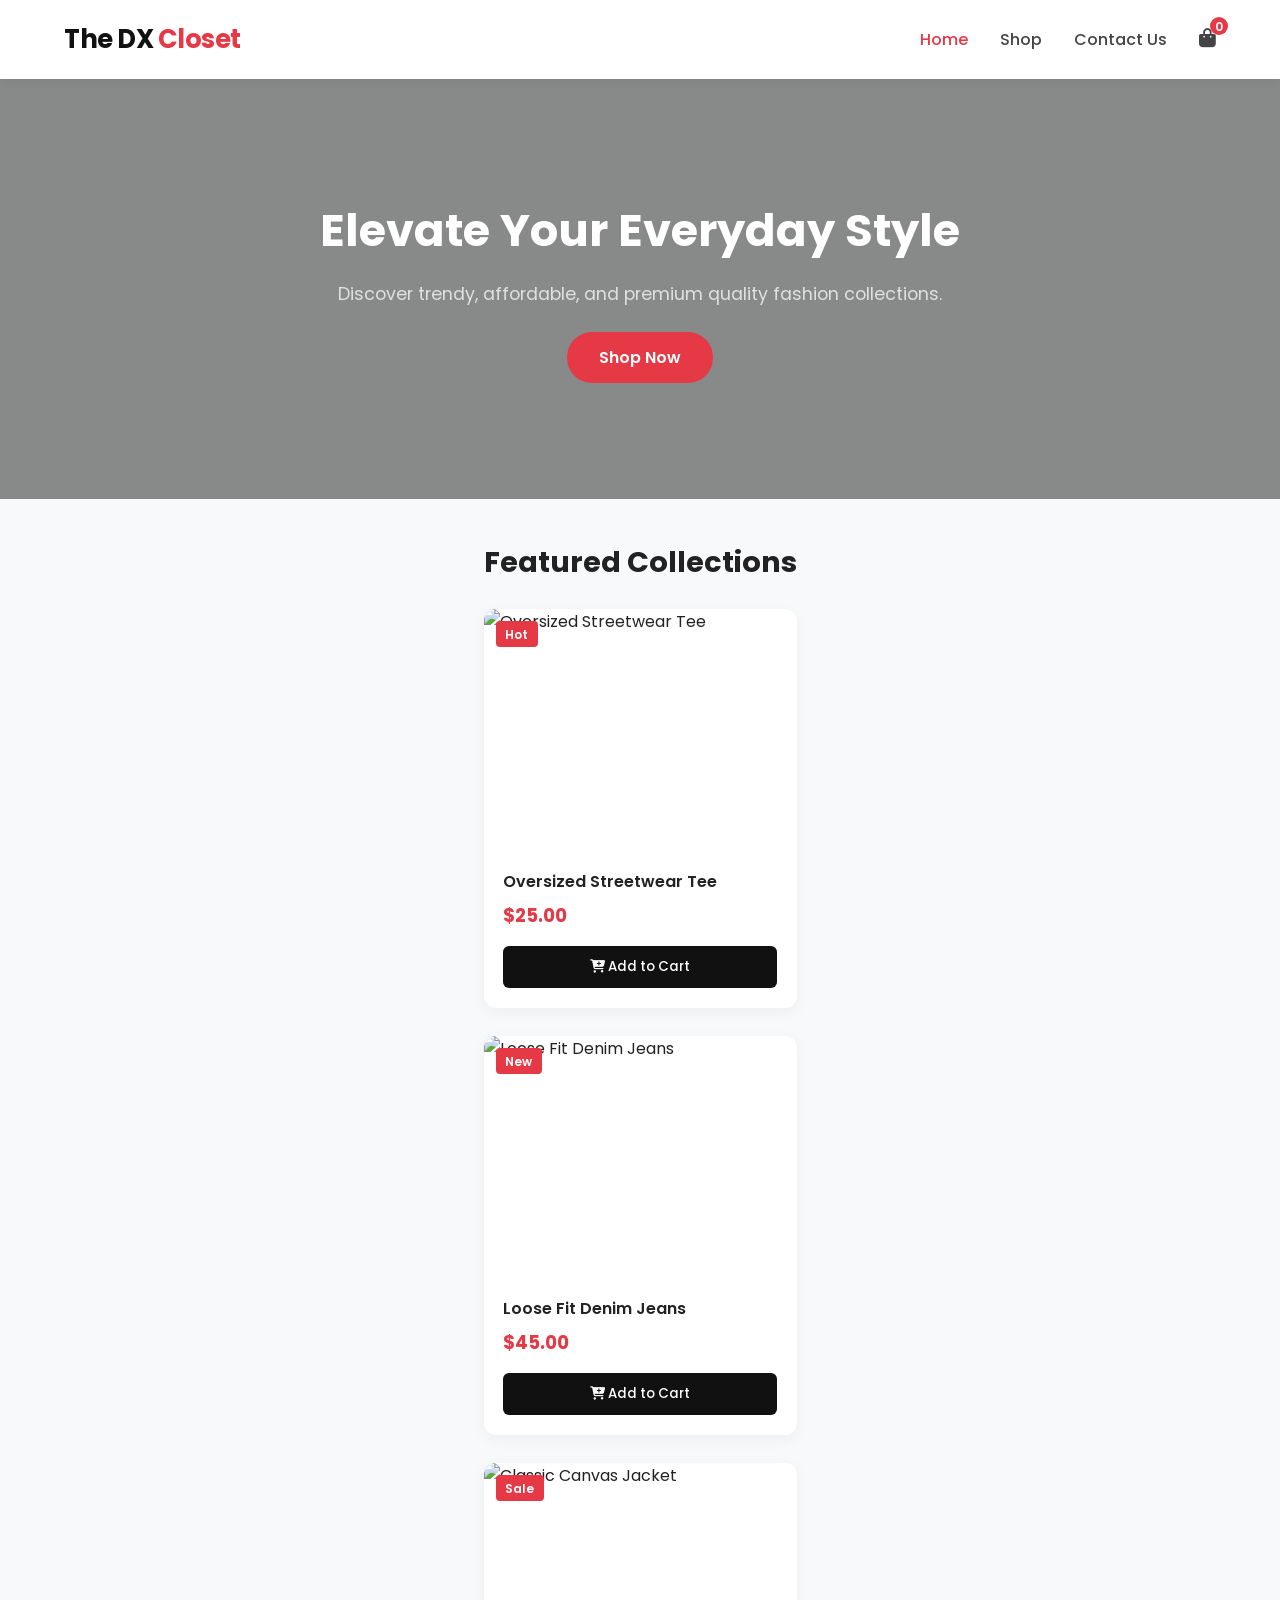
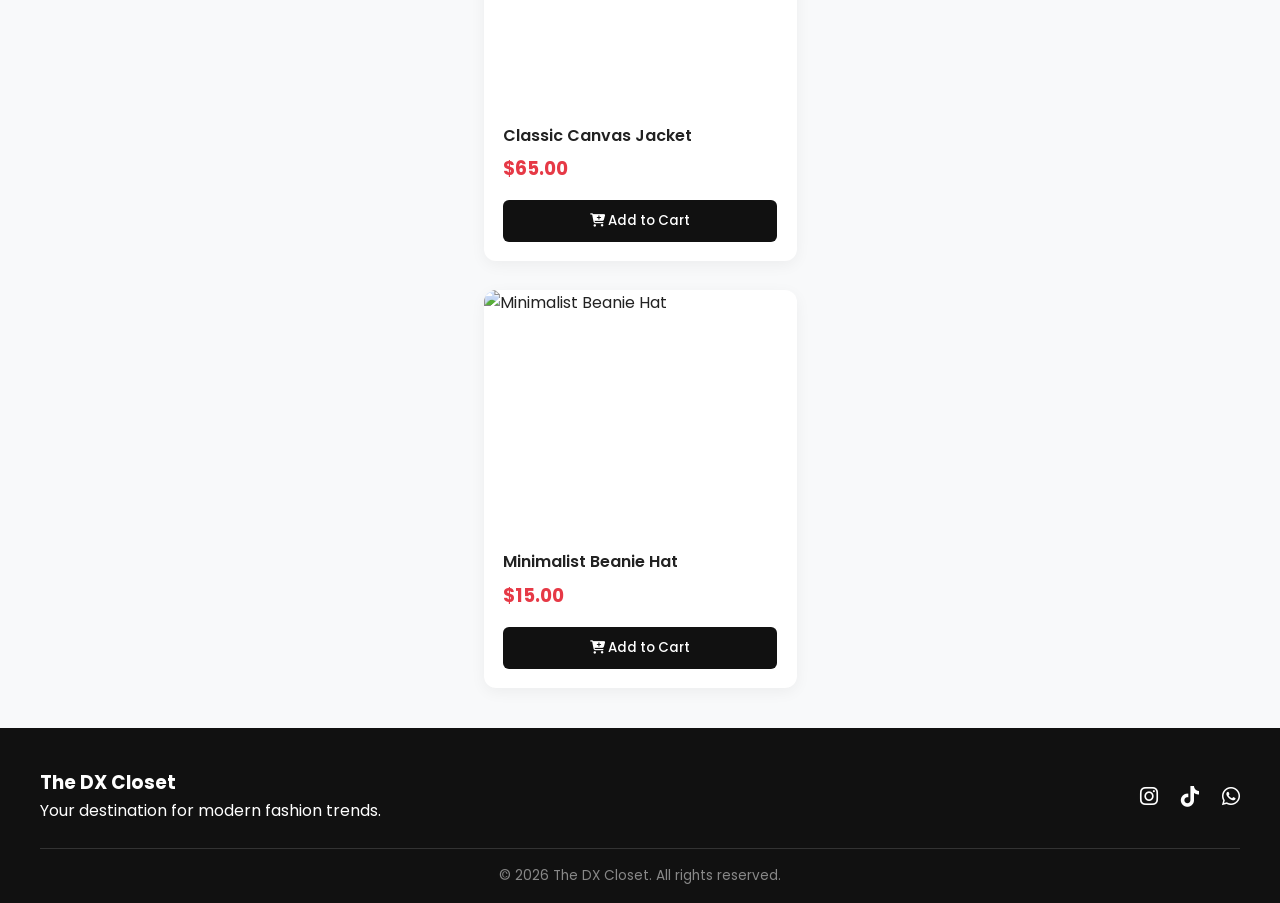
==== index.html @ 63783846 "Create index.html" ====
<!DOCTYPE html>
<html lang="en">
<head>
    <meta charset="UTF-8">
    <meta name="viewport" content="width=device-width, initial-scale=1.0">
    <title>The DX Closet - Trendy Fashion Store</title>
    <link href="https://fonts.googleapis.com/css2?family=Poppins:wght@300;400;500;600;700&display=swap" rel="stylesheet">
    <link rel="stylesheet" href="https://cdnjs.cloudflare.com/ajax/libs/font-awesome/6.4.0/css/all.min.css">
    <link rel="stylesheet" href="style.css">
</head>
<body>

    <!-- Navigation Bar -->
    <header class="navbar">
        <div class="nav-container">
            <a href="index.html" class="logo">The DX <span>Closet</span></a>
            <ul class="nav-links">
                <li><a href="index.html" class="active">Home</a></li>
                <li><a href="shop.html">Shop</a></li>
                <li><a href="contact.html">Contact Us</a></li>
                <li>
                    <a href="cart.html" class="cart-link">
                        <i class="fas fa-shopping-bag"></i>
                        <span class="cart-badge" id="cart-count">0</span>
                    </a>
                </li>
            </ul>
        </div>
    </header>

    <!-- Hero Section -->
    <section class="hero">
        <div class="hero-content">
            <h1>Elevate Your Everyday Style</h1>
            <p>Discover trendy, affordable, and premium quality fashion collections.</p>
            <a href="shop.html" class="btn-primary">Shop Now</a>
        </div>
    </section>

    <!-- Featured Section -->
    <main class="container">
        <h2 class="section-title">Featured Collections</h2>
        <div class="product-grid" id="featured-products"></div>
    </main>

    <!-- Footer -->
    <footer>
        <div class="footer-container">
            <div>
                <h3>The DX Closet</h3>
                <p>Your destination for modern fashion trends.</p>
            </div>
            <div class="footer-socials">
                <a href="#"><i class="fab fa-instagram"></i></a>
                <a href="#"><i class="fab fa-tiktok"></i></a>
                <a href="#"><i class="fab fa-whatsapp"></i></a>
            </div>
        </div>
        <div class="footer-bottom">
            <p>&copy; 2026 The DX Closet. All rights reserved.</p>
        </div>
    </footer>

    <script src="script.js"></script>
</body>
</html>
---- style.css ----
/* General Reset & Fonts */
* {
    margin: 0;
    padding: 0;
    box-sizing: border-box;
    font-family: 'Poppins', sans-serif;
}

body {
    background-color: #f8f9fa;
    color: #222;
    line-height: 1.6;
    display: flex;
    flex-direction: column;
    min-height: 100vh;
}

main {
    flex: 1;
}

/* Header & Navbar */
.navbar {
    background: #ffffff;
    box-shadow: 0 2px 10px rgba(0, 0, 0, 0.06);
    position: sticky;
    top: 0;
    z-index: 1000;
}

.nav-container {
    max-width: 1200px;
    margin: 0 auto;
    padding: 1.2rem 1.5rem;
    display: flex;
    justify-content: space-between;
    align-items: center;
}

.logo {
    font-size: 1.6rem;
    font-weight: 700;
    color: #111;
    text-decoration: none;
    letter-spacing: -0.5px;
}

.logo span {
    color: #e63946;
}

.nav-links {
    display: flex;
    list-style: none;
    gap: 2rem;
    align-items: center;
}

.nav-links a {
    text-decoration: none;
    color: #444;
    font-weight: 500;
    transition: color 0.3s;
}

.nav-links a:hover,
.nav-links a.active {
    color: #e63946;
}

.cart-link {
    position: relative;
    font-size: 1.2rem;
    color: #111;
}

.cart-badge {
    position: absolute;
    top: -8px;
    right: -12px;
    background: #e63946;
    color: white;
    font-size: 0.75rem;
    width: 18px;
    height: 18px;
    border-radius: 50%;
    display: flex;
    align-items: center;
    justify-content: center;
    font-weight: 600;
}

/* Hero Section (Home Page) */
.hero {
    background: linear-gradient(rgba(0, 0, 0, 0.45), rgba(0, 0, 0, 0.45)), 
                url('https://images.unsplash.com/photo-1441986300917-64674bd600d8?auto=format&fit=crop&w=1200&q=80') center/cover;
    height: 420px;
    display: flex;
    align-items: center;
    justify-content: center;
    text-align: center;
    color: white;
    padding: 0 1rem;
}

.hero-content h1 {
    font-size: 2.8rem;
    margin-bottom: 0.8rem;
}

.hero-content p {
    font-size: 1.1rem;
    margin-bottom: 1.5rem;
    color: #e0e0e0;
}

.btn-primary {
    background: #e63946;
    color: white;
    padding: 0.8rem 2rem;
    text-decoration: none;
    border-radius: 25px;
    font-weight: 600;
    display: inline-block;
    transition: background 0.3s;
}

.btn-primary:hover {
    background: #d62828;
}

/* Container */
.container {
    max-width: 1200px;
    margin: 2.5rem auto;
    padding: 0 1.5rem;
}

.section-title {
    font-size: 1.8rem;
    font-weight: 700;
    margin-bottom: 1.5rem;
    text-align: center;
}

/* Featured & Product Grid */
.product-grid {
    display: grid;
    grid-template-columns: repeat(auto-fill, minmax(250px, 1fr));
    gap: 1.8rem;
}

.product-card {
    background: white;
    border-radius: 12px;
    overflow: hidden;
    box-shadow: 0 4px 15px rgba(0, 0, 0, 0.05);
    transition: transform 0.3s, box-shadow 0.3s;
    display: flex;
    flex-direction: column;
    position: relative;
}

.product-card:hover {
    transform: translateY(-5px);
    box-shadow: 0 8px 25px rgba(0, 0, 0, 0.1);
}

.product-badge {
    position: absolute;
    top: 12px;
    left: 12px;
    background: #e63946;
    color: white;
    padding: 0.2rem 0.6rem;
    border-radius: 4px;
    font-size: 0.75rem;
    font-weight: 600;
}

.product-img {
    width: 100%;
    height: 240px;
    object-fit: cover;
}

.product-info {
    padding: 1.2rem;
    display: flex;
    flex-direction: column;
    flex-grow: 1;
}

.product-title {
    font-size: 1rem;
    font-weight: 600;
    margin-bottom: 0.4rem;
}

.product-price {
    font-size: 1.15rem;
    font-weight: 700;
    color: #e63946;
    margin-bottom: 1rem;
}

.add-cart-btn {
    margin-top: auto;
    width: 100%;
    padding: 0.7rem;
    background: #111;
    color: white;
    border: none;
    border-radius: 6px;
    cursor: pointer;
    font-weight: 500;
    transition: background 0.3s;
}

.add-cart-btn:hover {
    background: #333;
}

/* Shop Controls (Search & Filter) */
.shop-controls {
    display: flex;
    justify-content: space-between;
    align-items: center;
    flex-wrap: wrap;
    gap: 1rem;
    margin-bottom: 2rem;
}

.search-box {
    display: flex;
    background: white;
    border: 1px solid #ddd;
    border-radius: 25px;
    padding: 0.3rem 1rem;
    width: 300px;
}

.search-box input {
    border: none;
    outline: none;
    width: 100%;
    padding: 0.4rem;
}

.filter-categories {
    display: flex;
    gap: 0.5rem;
    flex-wrap: wrap;
}

.cat-btn {
    padding: 0.5rem 1.2rem;
    border: 1px solid #ddd;
    border-radius: 20px;
    background: white;
    cursor: pointer;
    transition: 0.3s;
}

.cat-btn.active, .cat-btn:hover {
    background: #111;
    color: white;
    border-color: #111;
}

/* Contact Page Layout */
.contact-wrapper {
    display: grid;
    grid-template-columns: 1fr 1fr;
    gap: 2.5rem;
    background: white;
    padding: 2.5rem;
    border-radius: 12px;
    box-shadow: 0 4px 15px rgba(0, 0, 0, 0.05);
}

.contact-info h3 {
    margin-bottom: 1rem;
}

.contact-info p {
    margin-bottom: 1.5rem;
    color: #555;
}

.info-item {
    display: flex;
    align-items: center;
    gap: 1rem;
    margin-bottom: 1rem;
}

.info-item i {
    color: #e63946;
    font-size: 1.2rem;
}

.contact-form .form-group {
    margin-bottom: 1.2rem;
}

.contact-form label {
    display: block;
    margin-bottom: 0.4rem;
    font-weight: 500;
}

.contact-form input,
.contact-form textarea {
    width: 100%;
    padding: 0.8rem;
    border: 1px solid #ddd;
    border-radius: 6px;
    outline: none;
}

/* Cart Page */
.cart-table {
    width: 100%;
    border-collapse: collapse;
    background: white;
    border-radius: 12px;
    overflow: hidden;
    box-shadow: 0 4px 15px rgba(0, 0, 0, 0.05);
    margin-bottom: 2rem;
}

.cart-table th, .cart-table td {
    padding: 1rem 1.2rem;
    text-align: left;
    border-bottom: 1px solid #eee;
}

.cart-table th {
    background: #f1f3f5;
}

.cart-item-info {
    display: flex;
    align-items: center;
    gap: 1rem;
}

.cart-item-info img {
    width: 60px;
    height: 60px;
    object-fit: cover;
    border-radius: 6px;
}

.qty-control {
    display: flex;
    align-items: center;
    gap: 0.5rem;
}

.qty-btn {
    width: 25px;
    height: 25px;
    border: 1px solid #ccc;
    background: white;
    cursor: pointer;
    border-radius: 4px;
}

.remove-btn {
    background: none;
    border: none;
    color: #e63946;
    cursor: pointer;
    font-size: 1.1rem;
}

.cart-summary {
    background: white;
    padding: 1.5rem;
    border-radius: 12px;
    box-shadow: 0 4px 15px rgba(0, 0, 0, 0.05);
    max-width: 400px;
    margin-left: auto;
}

.summary-row {
    display: flex;
    justify-content: space-between;
    margin-bottom: 1rem;
    font-size: 1.1rem;
}

.checkout-btn {
    width: 100%;
    padding: 0.9rem;
    background: #25D366;
    color: white;
    border: none;
    border-radius: 8px;
    font-weight: 600;
    font-size: 1rem;
    cursor: pointer;
    display: flex;
    align-items: center;
    justify-content: center;
    gap: 0.5rem;
}

/* Footer */
footer {
    background: #111;
    color: white;
    padding: 2.5rem 1.5rem 1rem;
    margin-top: auto;
}

.footer-container {
    max-width: 1200px;
    margin: 0 auto;
    display: flex;
    justify-content: space-between;
    align-items: center;
    flex-wrap: wrap;
    gap: 1.5rem;
    border-bottom: 1px solid #333;
    padding-bottom: 1.5rem;
}

.footer-socials a {
    color: white;
    margin-left: 1.2rem;
    font-size: 1.3rem;
}

.footer-bottom {
    text-align: center;
    margin-top: 1rem;
    color: #888;
    font-size: 0.85rem;
}

/* Responsive */
@media (max-width: 768px) {
    .contact-wrapper { grid-template-columns: 1fr; }
    .hero-content h1 { font-size: 2rem; }
    .nav-container { flex-direction: column; gap: 1rem; }
  }
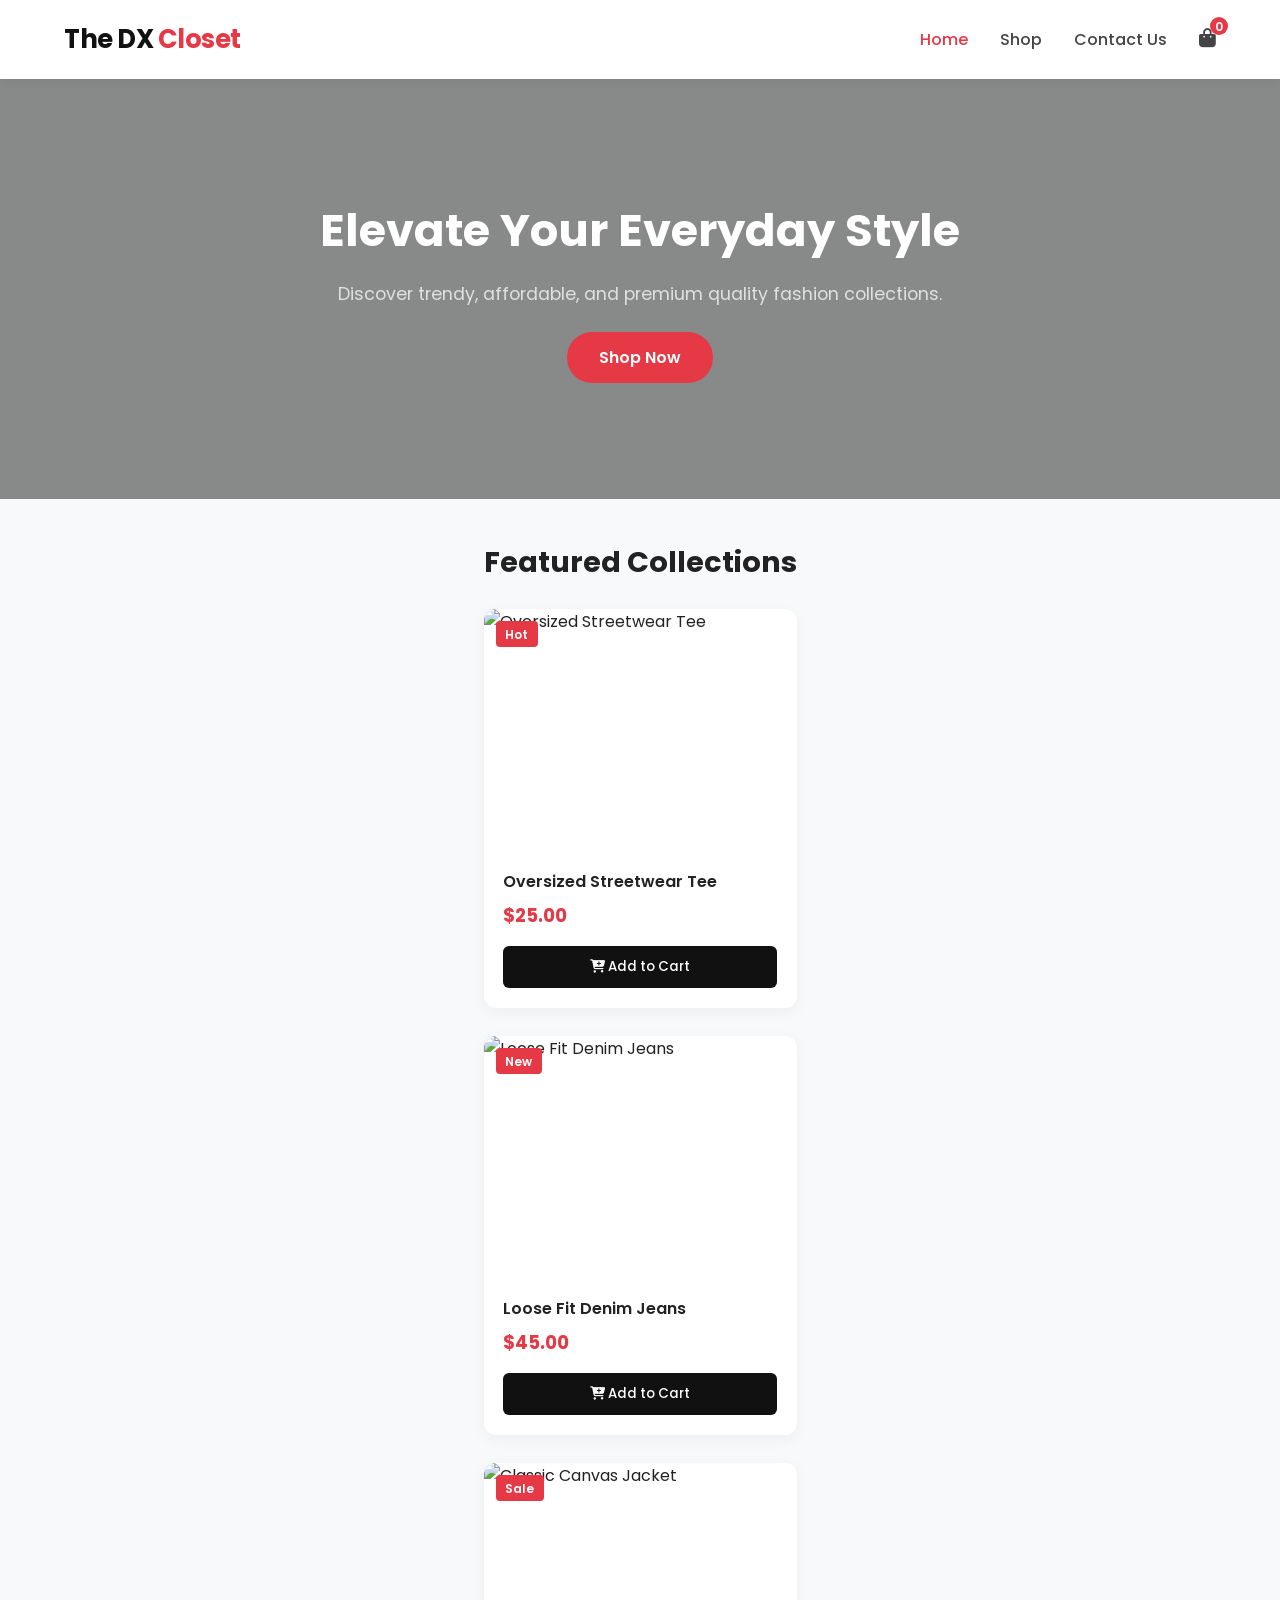
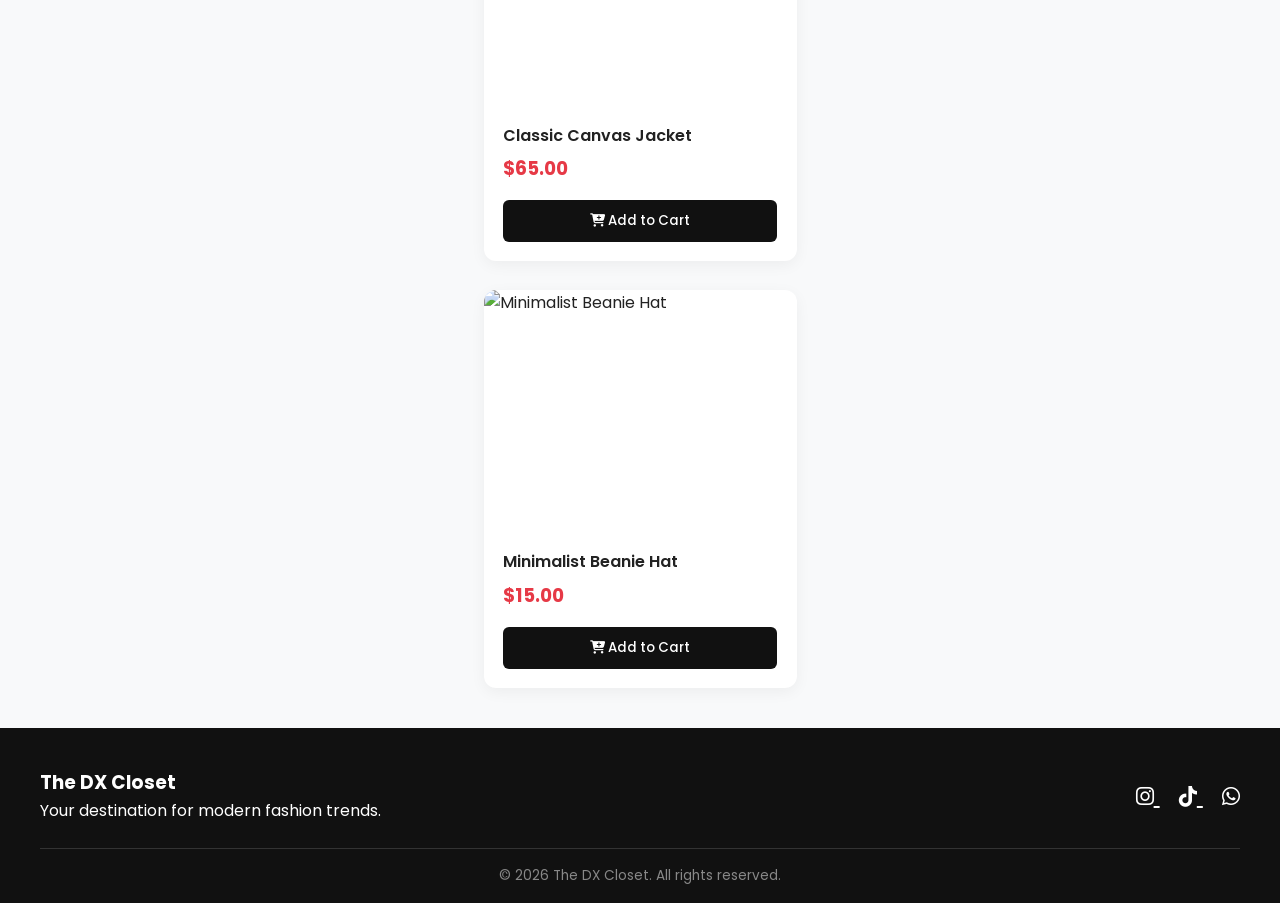
==== commit e8484ce1: "Update index.html" ====
--- a/index.html
+++ b/index.html
@@ -51,10 +51,21 @@
                 <p>Your destination for modern fashion trends.</p>
             </div>
             <div class="footer-socials">
-                <a href="#"><i class="fab fa-instagram"></i></a>
-                <a href="#"><i class="fab fa-tiktok"></i></a>
-                <a href="#"><i class="fab fa-whatsapp"></i></a>
-            </div>
+    <!-- Instagram: @thedxcloset -->
+    <a href="https://instagram.com/thedxcloset" target="_blank" rel="noopener noreferrer">
+        <i class="fab fa-instagram"></i>
+    </a>
+
+    <!-- TikTok: Ganti USERNAME_KAMU jika punya akun TikTok -->
+    <a href="https://tiktok.com/@thedxcloset" target="_blank" rel="noopener noreferrer">
+        <i class="fab fa-tiktok"></i>
+    </a>
+
+    <!-- WhatsApp: +852 9242 6287 -->
+    <a href="https://wa.me/85292426287" target="_blank" rel="noopener noreferrer">
+        <i class="fab fa-whatsapp"></i>
+    </a>
+</div>
         </div>
         <div class="footer-bottom">
             <p>&copy; 2026 The DX Closet. All rights reserved.</p>
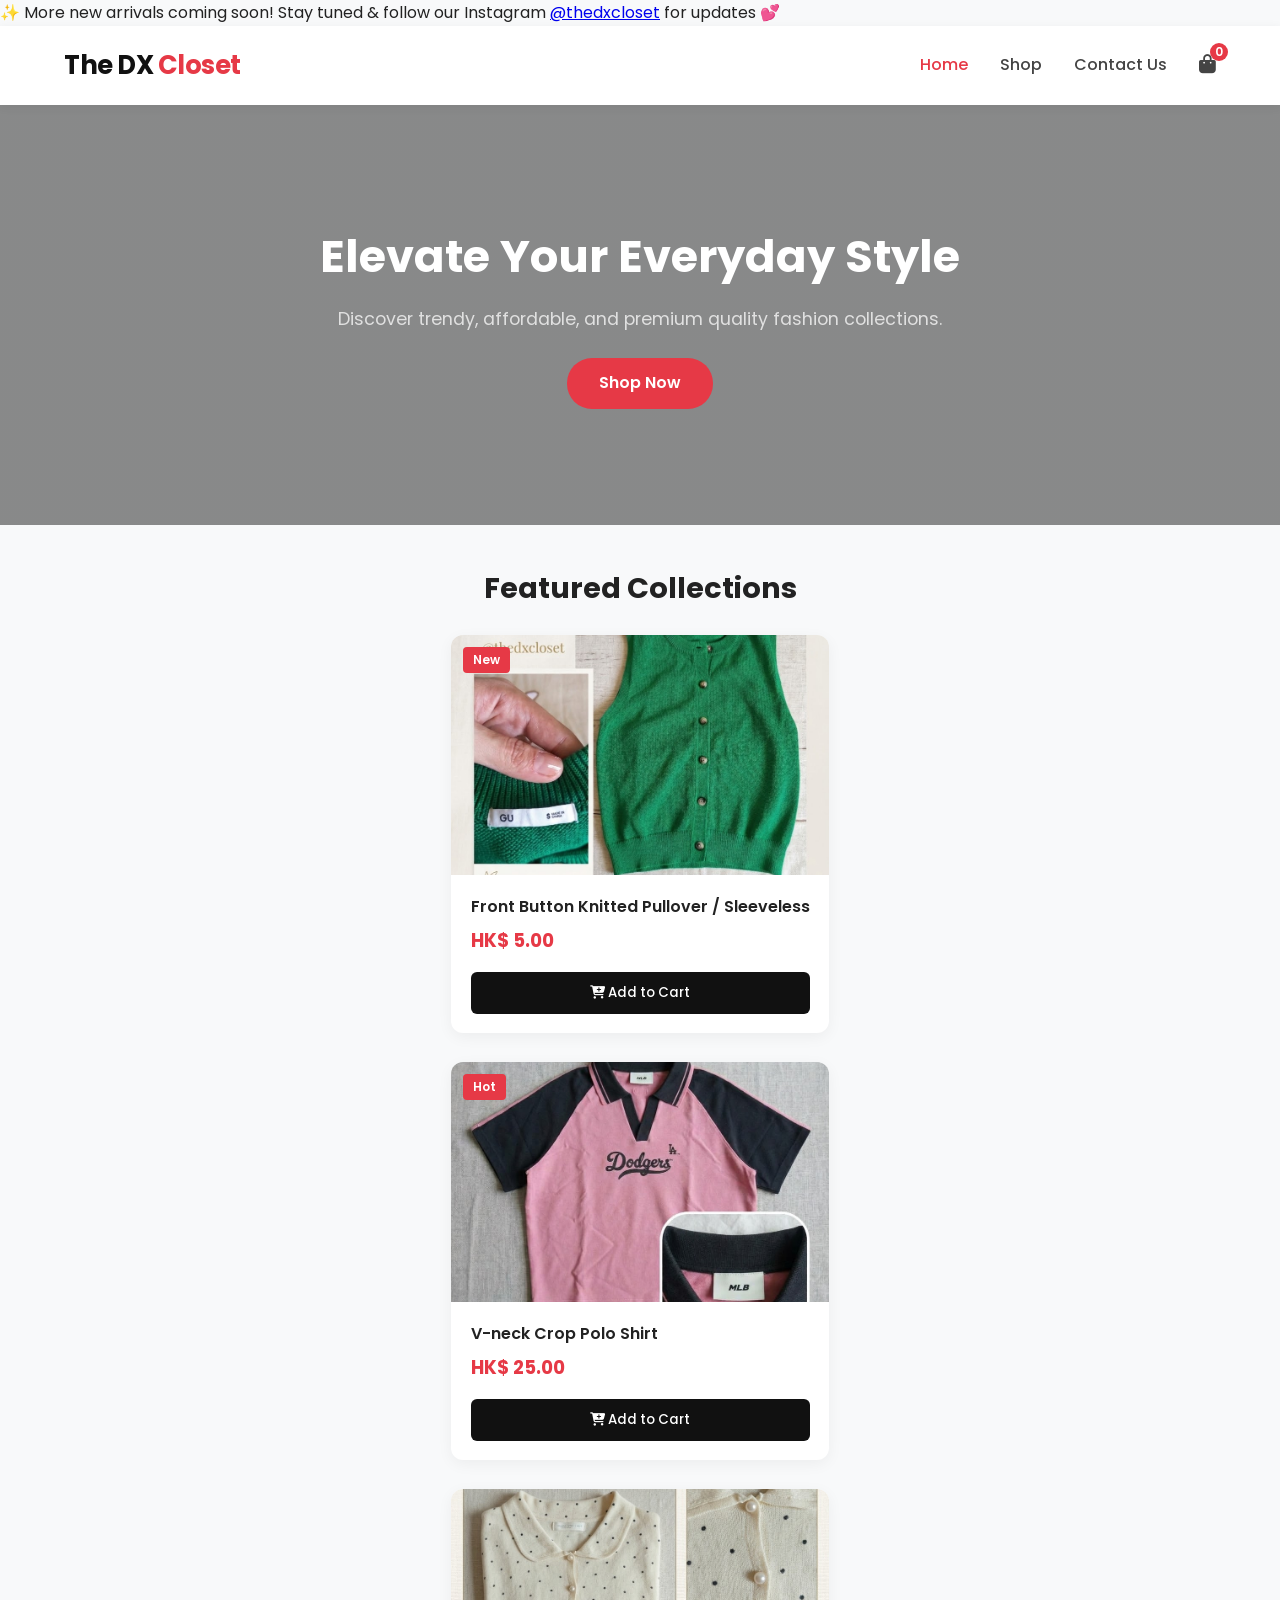
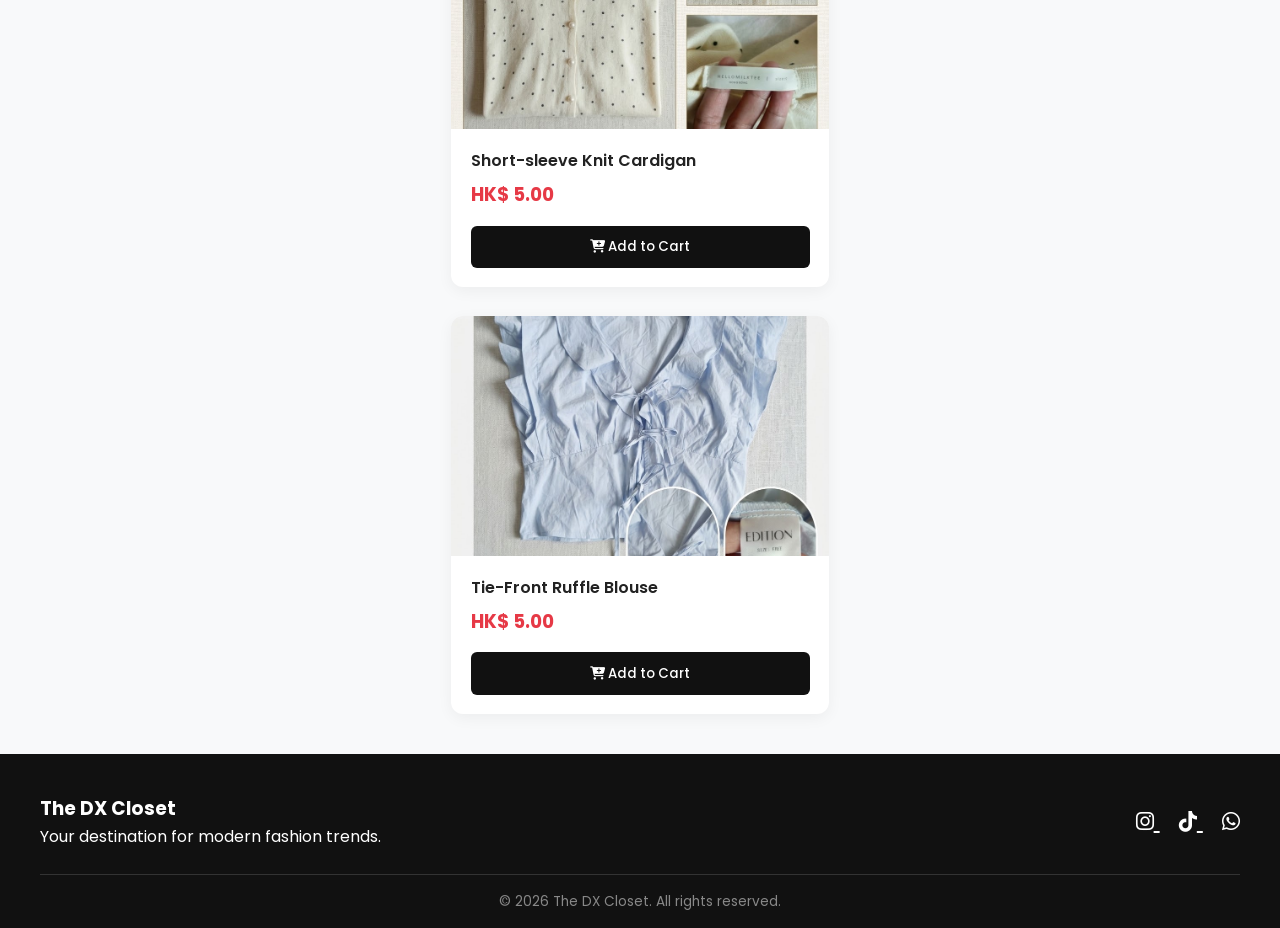
==== commit 49a7fefc: "Update index.html" ====
--- a/index.html
+++ b/index.html
@@ -9,6 +9,11 @@
     <link rel="stylesheet" href="style.css">
 </head>
 <body>
+
+    <!-- Announcement Bar -->
+<div class="announcement-bar">
+    <p>✨ More new arrivals coming soon! Stay tuned & follow our Instagram <a href="https://instagram.com/thedxcloset" target="_blank">@thedxcloset</a> for updates 💕</p>
+</div>
 
     <!-- Navigation Bar -->
     <header class="navbar">
